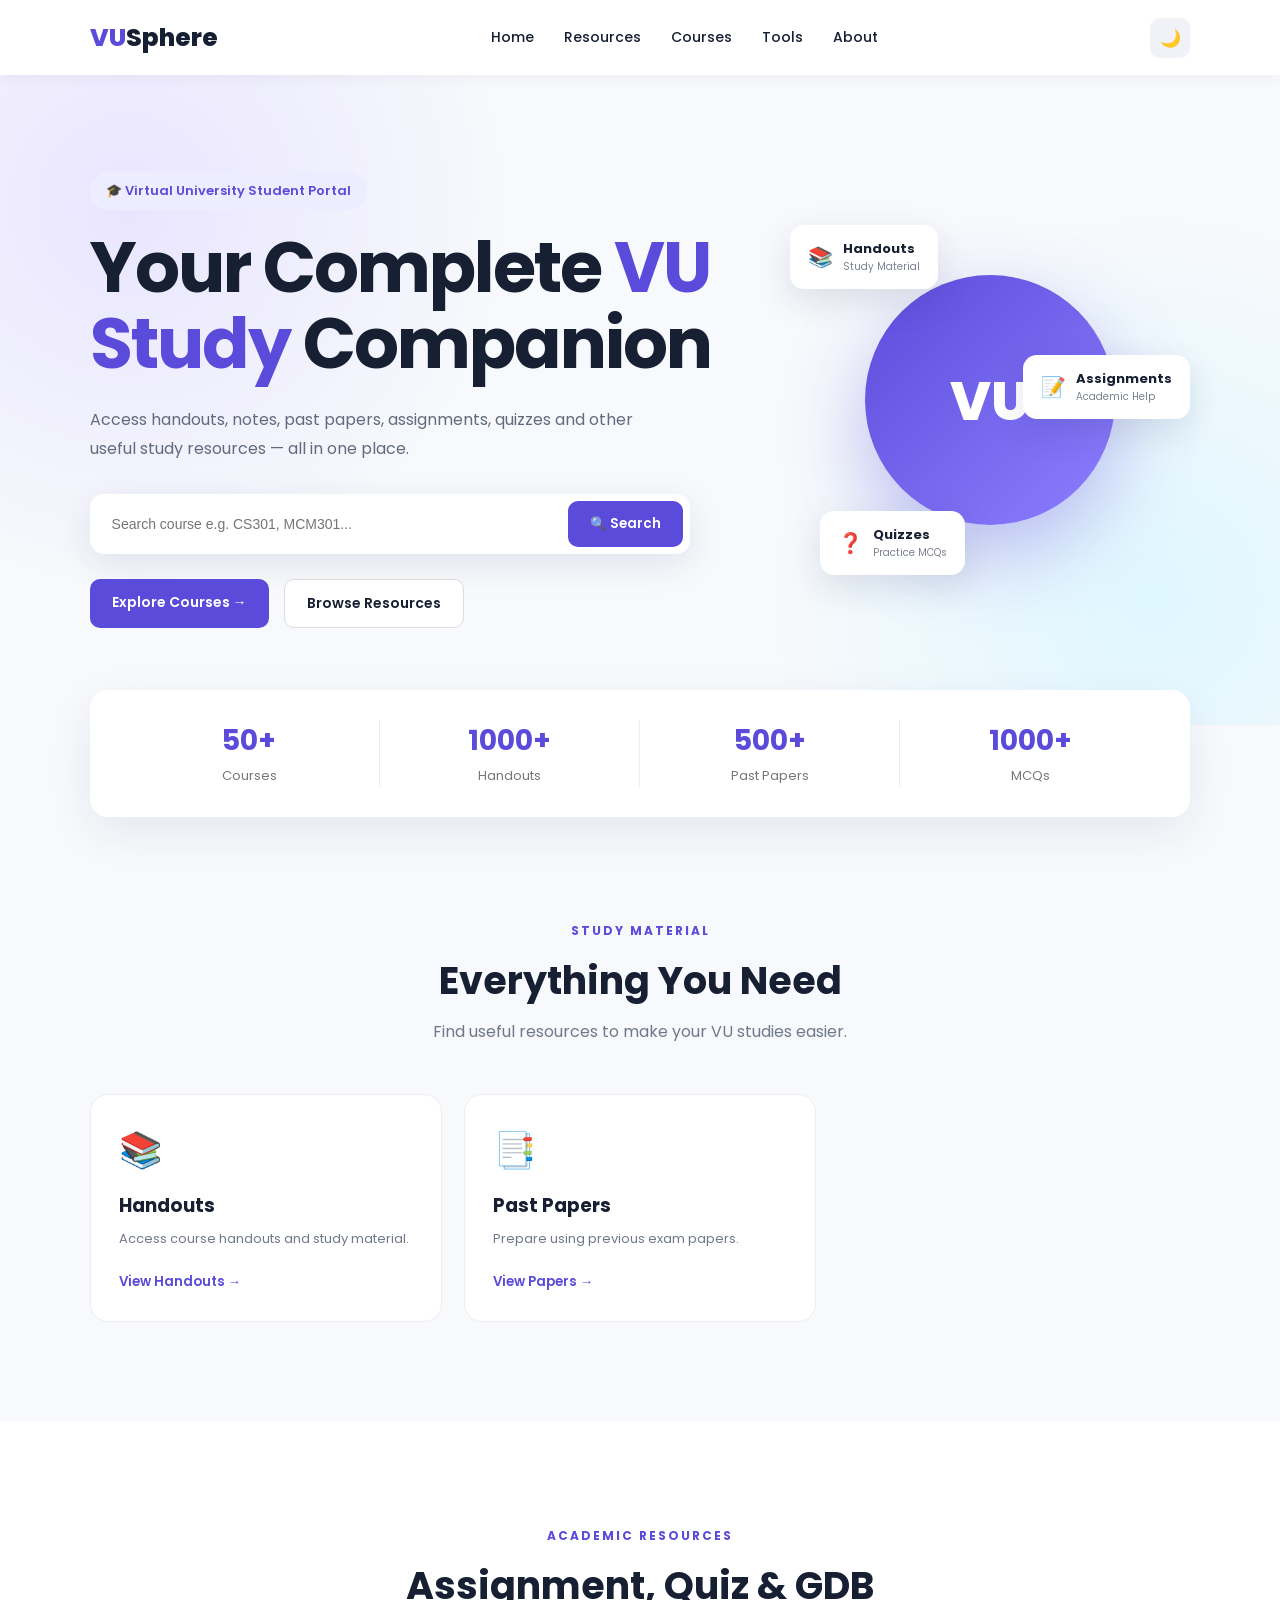
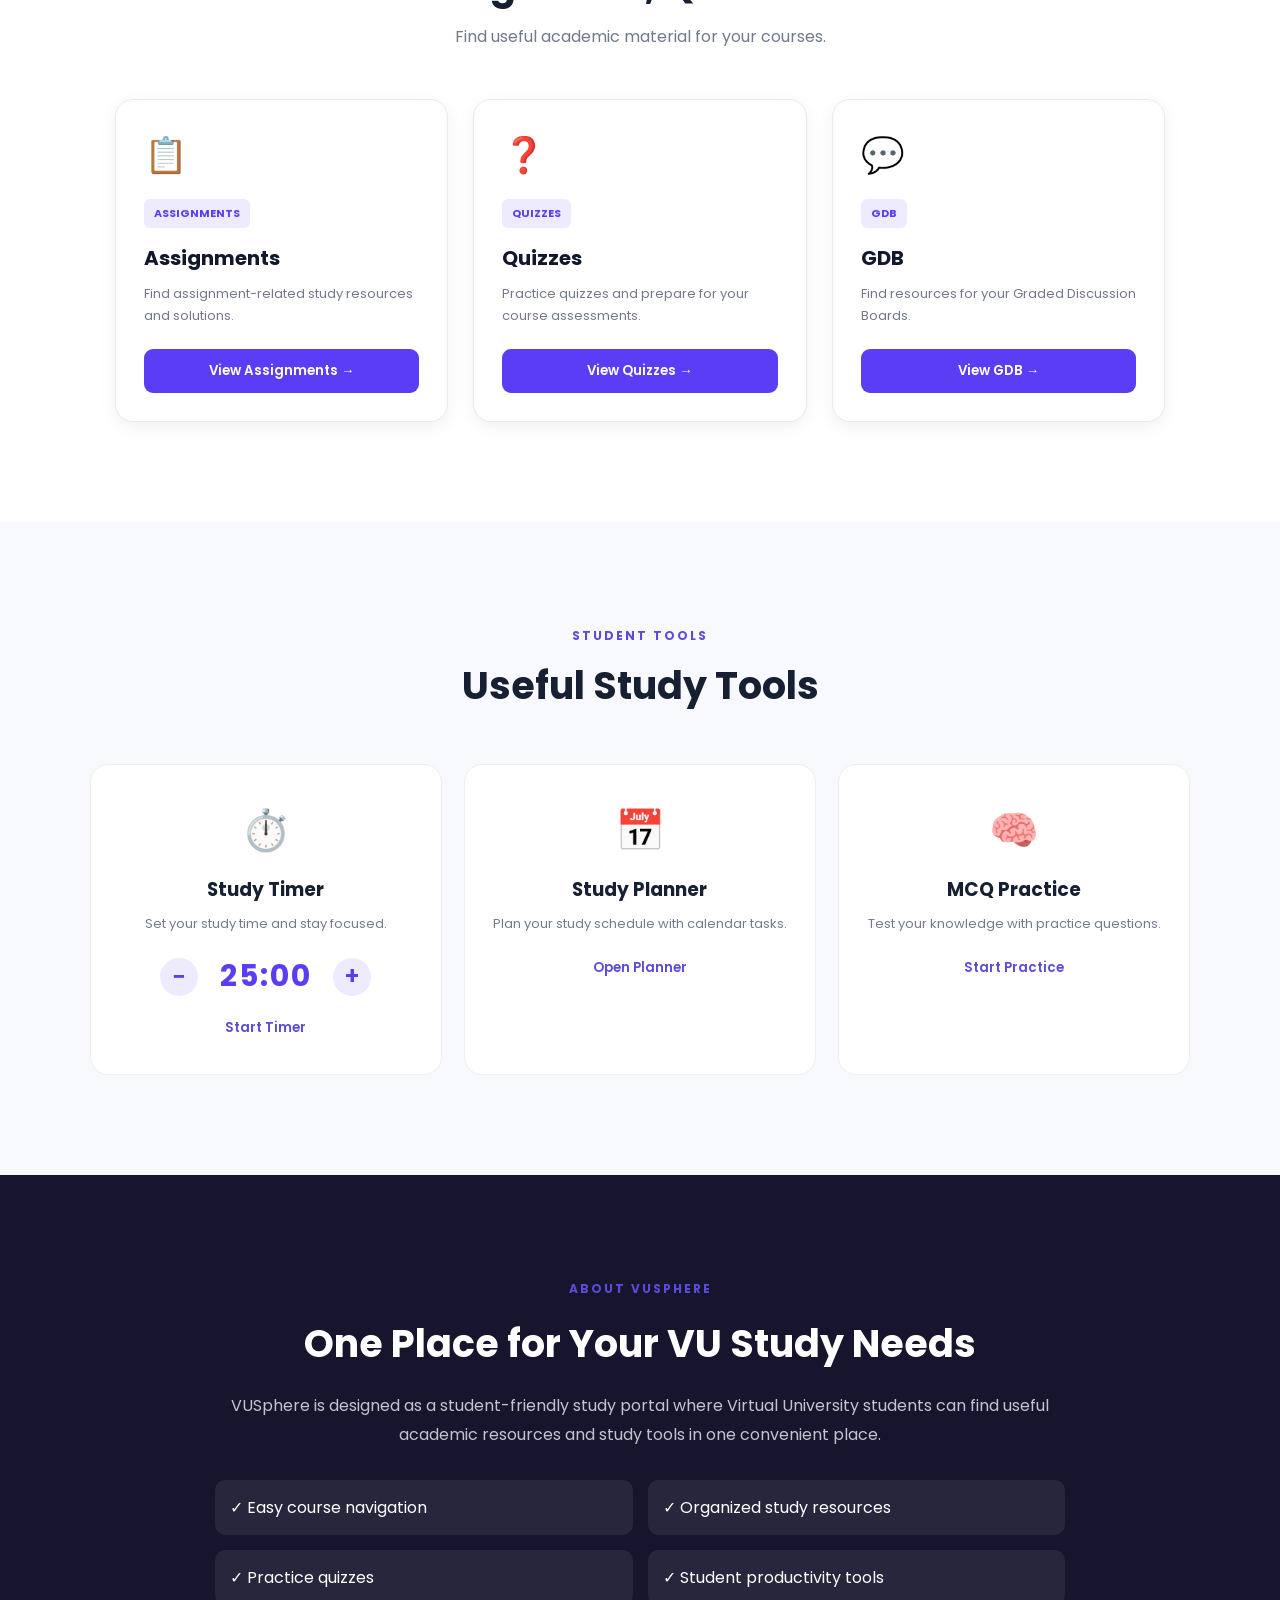
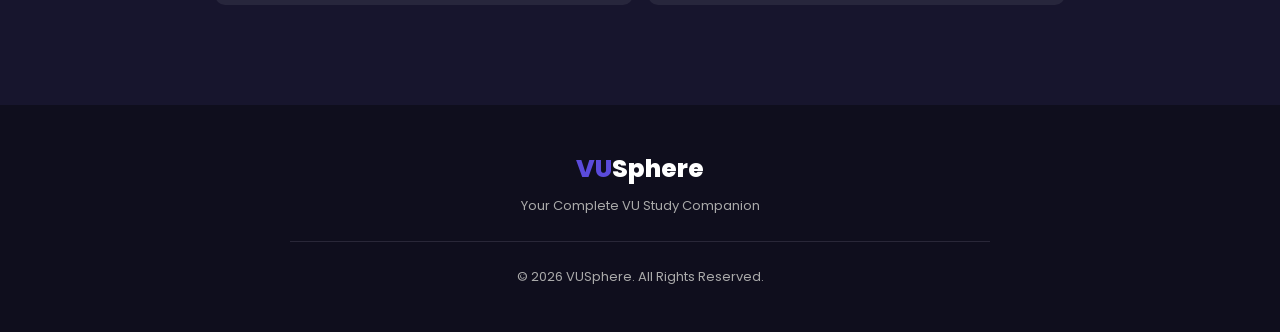
==== index.html @ 2c294276 "Add files via upload" ====
<!DOCTYPE html>
<html lang="en">
<head>
    <meta charset="UTF-8">
    <meta name="viewport" content="width=device-width, initial-scale=1.0">

    <title>VUSphere - VU Study Portal</title>

    <link rel="stylesheet" href="style.css">

    <!-- Google Font -->
    <link rel="preconnect" href="https://fonts.googleapis.com">
    <link rel="preconnect" href="https://fonts.gstatic.com" crossorigin>
    <link href="https://fonts.googleapis.com/css2?family=Poppins:wght@300;400;500;600;700;800&display=swap" rel="stylesheet">
</head>

<body>

<!-- ================= NAVBAR ================= -->

<header class="navbar">

    <div class="logo">
        <span>VU</span>Sphere
    </div>

    <nav id="navMenu">
        <a href="#home">Home</a>
        <a href="#resources">Resources</a>
        <a href="#courses">Courses</a>
        <a href="#tools">Tools</a>
        <a href="#about">About</a>
    </nav>

    <div class="nav-actions">

        <button id="themeBtn" class="icon-btn" title="Dark Mode">
            🌙
        </button>

        <button id="menuBtn" class="menu-btn">
            ☰
        </button>

    </div>

</header>


<!-- ================= HERO ================= -->

<section class="hero" id="home">

    <div class="hero-content">

        <div class="badge">
            🎓 Virtual University Student Portal
        </div>

        <h1>
            Your Complete
            <span>VU Study</span>
            Companion
        </h1>

        <p>
            Access handouts, notes, past papers, assignments,
            quizzes and other useful study resources — all in one place.
        </p>

        <!-- Search -->

        <div class="search-box">

            <input
                type="text"
                id="searchInput"
                placeholder="Search course e.g. CS301, MCM301..."
            >

            <button id="searchBtn">
                🔍 Search
            </button>

        </div>

        <div id="searchMessage"></div>

        <div class="hero-buttons">

            <a href="#courses" class="primary-btn">
                Explore Courses →
            </a>

            <a href="#resources" class="secondary-btn">
                Browse Resources
            </a>

        </div>

    </div>


    <div class="hero-card">

        <div class="floating-card card-one">
            📚
            <div>
                <strong>Handouts</strong>
                <small>Study Material</small>
            </div>
        </div>

        <div class="floating-card card-two">
            📝
            <div>
                <strong>Assignments</strong>
                <small>Academic Help</small>
            </div>
        </div>

        <div class="floating-card card-three">
            ❓
            <div>
                <strong>Quizzes</strong>
                <small>Practice MCQs</small>
            </div>
        </div>

        <div class="sphere">
            <span>VU</span>
        </div>

    </div>

</section>


<!-- ================= STATS ================= -->

<section class="stats">

    <div class="stat">
        <strong>50+</strong>
        <span>Courses</span>
    </div>

    <div class="stat">
        <strong>1000+</strong>
        <span>Handouts</span>
    </div>

    <div class="stat">
        <strong>500+</strong>
        <span>Past Papers</span>
    </div>

    <div class="stat">
        <strong>1000+</strong>
        <span>MCQs</span>
    </div>

</section>


<!-- ================= RESOURCES ================= -->

<section class="section" id="resources">

    <div class="section-heading">

        <span class="small-title">
            STUDY MATERIAL
        </span>

        <h2>
            Everything You Need
        </h2>

        <p>
            Find useful resources to make your VU studies easier.
        </p>

    </div>


    <div class="resource-grid">


        <!-- HANDOUTS -->

        <div class="resource-card">

            <div class="resource-icon">📚</div>

            <h3>Handouts</h3>

            <p>
                Access course handouts and study material.
            </p>

            <button onclick="window.location.href='handouts.html'">
                View Handouts →
            </button>

        </div>


        <!-- PAST PAPERS -->

        <div class="resource-card">

            <div class="resource-icon">📑</div>

            <h3>Past Papers</h3>

            <p>
                Prepare using previous exam papers.
            </p>

           <button onclick="window.location.href='past-papers.html'">
    View Papers →
</button>

        </div>


</section>


    <div id="courseResources" class="course-resources"></div>

    <!-- Selected Course Resources -->

    <div id="courseResources" class="course-resources">

    </div>

</section>
<!-- ================= ACADEMIC RESOURCES ================= -->

<section class="section solutions-section">

    <div class="section-heading">

        <span class="small-title">
            ACADEMIC RESOURCES
        </span>

        <h2>
            Assignment, Quiz & GDB
        </h2>

        <p>
            Find useful academic material for your courses.
        </p>

    </div>


    <div class="solutions-grid">


        <!-- ASSIGNMENTS -->

        <div class="solution-card">

            <div class="solution-icon">📋</div>

            <span class="solution-label">
                ASSIGNMENTS
            </span>

            <h3>Assignments</h3>

            <p>
                Find assignment-related study resources and solutions.
            </p>

            <button onclick="showComingSoon('Assignments')">
                View Assignments →
            </button>

        </div>


        <!-- QUIZZES -->

        <div class="solution-card">

            <div class="solution-icon">❓</div>

            <span class="solution-label">
                QUIZZES
            </span>

            <h3>Quizzes</h3>

            <p>
                Practice quizzes and prepare for your course assessments.
            </p>

            <button onclick="showComingSoon('Quizzes')">
                View Quizzes →
            </button>

        </div>


        <!-- GDB -->

        <div class="solution-card">

            <div class="solution-icon">💬</div>

            <span class="solution-label">
                GDB
            </span>

            <h3>GDB</h3>

            <p>
                Find resources for your Graded Discussion Boards.
            </p>

            <button onclick="showComingSoon('GDB')">
                View GDB →
            </button>

        </div>


    </div>

</section>

<!-- ================= TOOLS ================= -->

<section class="section tools-section" id="tools">

    <div class="section-heading">

        <span class="small-title">
            STUDENT TOOLS
        </span>

        <h2>
            Useful Study Tools
        </h2>

    </div>


    <div class="tools-grid">

        <div class="tool-card">

    <div>⏱️</div>

    <h3>Study Timer</h3>

    <p>Set your study time and stay focused.</p>


    <div class="timer-controls">

        <button class="timer-change-btn" onclick="decreaseTimer()">
            −
        </button>

        <div id="timerDisplay" class="timer-display">
            25:00
        </div>

        <button class="timer-change-btn" onclick="increaseTimer()">
            +
        </button>

    </div>


    <button id="startTimerBtn" onclick="startTimer()">
        Start Timer
    </button>

</div>


        <div class="tool-card">

    <div>📅</div>

    <h3>Study Planner</h3>

    <p>Plan your study schedule with calendar tasks.</p>

    <button onclick="window.location.href='study-planner.html'">
    Open Planner
</button>

</div>


        <div class="tool-card">
            <div>🧠</div>
            <h3>MCQ Practice</h3>
            <p>Test your knowledge with practice questions.</p>
            <button onclick="window.location.href='mcq-practice.html'">
    Start Practice
</button>
        </div>

    </div>

</section>
<!-- =========================
     STUDY PLANNER
========================= -->

<div id="plannerModal" class="planner-modal">

    <div class="planner-box">

        <button
            class="planner-close"
            onclick="closeStudyPlanner()">
            ×
        </button>


        <div class="planner-header">

            <h2>📅 Study Planner</h2>

            <p>
                Select a date and plan your study tasks.
            </p>

        </div>


        <!-- CALENDAR -->

        <div class="planner-calendar">

            <div class="calendar-top">

                <button onclick="previousMonth()">
                    ‹
                </button>

                <h3 id="calendarMonth">
                    September 2026
                </h3>

                <button onclick="nextMonth()">
                    ›
                </button>

            </div>


            <div class="calendar-days">

                <span>Mon</span>
                <span>Tue</span>
                <span>Wed</span>
                <span>Thu</span>
                <span>Fri</span>
                <span>Sat</span>
                <span>Sun</span>

            </div>


            <div
                id="calendarDates"
                class="calendar-dates">
            </div>

        </div>


        <!-- SELECTED DATE -->

        <div class="selected-date-box">

            <span>Selected Date</span>

            <h3 id="selectedDateText">
                Select a date
            </h3>

        </div>


        <!-- ADD TASK -->

        <div class="planner-task-form">

            <input
                type="text"
                id="plannerTask"
                placeholder="Enter study task">


            <input
                type="text"
                id="plannerCourse"
                placeholder="Course code e.g. CS201">


            <button onclick="addPlannerTask()">
                + Add Task
            </button>

        </div>


        <!-- TASK LIST -->

        <div class="planner-task-section">

            <h3>
                Tasks
            </h3>

            <div id="plannerTaskList">

                <p class="no-planner-task">
                    Select a date to view tasks.
                </p>

            </div>

        </div>

    </div>

</div>


<!-- ================= ABOUT ================= -->

<section class="about section" id="about">

    <div class="about-content">

        <span class="small-title">
            ABOUT VUSPHERE
        </span>

        <h2>
            One Place for Your VU Study Needs
        </h2>

        <p>
            VUSphere is designed as a student-friendly study portal
            where Virtual University students can find useful academic
            resources and study tools in one convenient place.
        </p>

        <div class="about-points">

            <div>✓ Easy course navigation</div>
            <div>✓ Organized study resources</div>
            <div>✓ Practice quizzes</div>
            <div>✓ Student productivity tools</div>

        </div>

    </div>

</section>


<!-- ================= FOOTER ================= -->

<footer>

    <div class="footer-logo">
        <span>VU</span>Sphere
    </div>

    <p>
        Your Complete VU Study Companion
    </p>

    <div class="footer-line"></div>

    <p class="copyright">
        © 2026 VUSphere. All Rights Reserved.
    </p>

</footer>


<!-- JavaScript -->
<script src="script.js"></script>
 <script src="courses.js"></script>
 <script src="timer.js"></script>
</body>
</html>
---- style.css ----
* {
    margin: 0;
    padding: 0;
    box-sizing: border-box;
}

html {
    scroll-behavior: smooth;
}

body {
    font-family: "Poppins", sans-serif;
    background: #f7f9fc;
    color: #172033;
    transition: 0.3s;
}

a {
    text-decoration: none;
    color: inherit;
}

button {
    font-family: inherit;
    cursor: pointer;
}


/* ================= NAVBAR ================= */

.navbar {
    width: 100%;
    height: 75px;
    padding: 0 7%;
    display: flex;
    align-items: center;
    justify-content: space-between;
    background: white;
    position: sticky;
    top: 0;
    z-index: 1000;
    box-shadow: 0 2px 15px rgba(0,0,0,0.05);
}

.logo {
    font-size: 25px;
    font-weight: 800;
}

.logo span,
.footer-logo span {
    color: #5b4bdb;
}

.navbar nav {
    display: flex;
    gap: 30px;
}

.navbar nav a {
    font-size: 14px;
    font-weight: 500;
    transition: 0.3s;
}

.navbar nav a:hover {
    color: #5b4bdb;
}

.nav-actions {
    display: flex;
    align-items: center;
    gap: 10px;
}

.icon-btn,
.menu-btn {
    border: none;
    background: #f1f2f7;
    width: 40px;
    height: 40px;
    border-radius: 10px;
    font-size: 17px;
}

.menu-btn {
    display: none;
}


/* ================= HERO ================= */

.hero {
    min-height: 650px;
    padding: 80px 7%;
    display: flex;
    align-items: center;
    justify-content: space-between;
    gap: 50px;
    background:
        radial-gradient(circle at 10% 20%, #e9e5ff 0, transparent 30%),
        radial-gradient(circle at 90% 80%, #dff7ff 0, transparent 30%);
}

.hero-content {
    max-width: 650px;
}

.badge {
    display: inline-block;
    padding: 9px 16px;
    border-radius: 30px;
    background: #eeecff;
    color: #5b4bdb;
    font-size: 13px;
    font-weight: 600;
    margin-bottom: 20px;
}

.hero h1 {
    font-size: clamp(40px, 6vw, 70px);
    line-height: 1.08;
    margin-bottom: 25px;
    letter-spacing: -2px;
}

.hero h1 span {
    color: #5b4bdb;
}

.hero p {
    color: #626b7d;
    font-size: 16px;
    line-height: 1.8;
    max-width: 580px;
    margin-bottom: 30px;
}


/* SEARCH */

.search-box {
    display: flex;
    max-width: 600px;
    background: white;
    padding: 7px;
    border-radius: 14px;
    box-shadow: 0 10px 35px rgba(30,40,80,0.10);
}

.search-box input {
    flex: 1;
    border: none;
    outline: none;
    padding: 15px;
    font-size: 14px;
}

.search-box button {
    border: none;
    background: #5b4bdb;
    color: white;
    padding: 0 22px;
    border-radius: 10px;
    font-weight: 600;
}

#searchMessage {
    margin-top: 10px;
    font-size: 13px;
}


/* HERO BUTTONS */

.hero-buttons {
    display: flex;
    gap: 15px;
    margin-top: 25px;
}

.primary-btn,
.secondary-btn {
    padding: 13px 22px;
    border-radius: 10px;
    font-size: 14px;
    font-weight: 600;
}

.primary-btn {
    background: #5b4bdb;
    color: white;
}

.secondary-btn {
    background: white;
    border: 1px solid #ddd;
}


/* HERO GRAPHIC */

.hero-card {
    width: 430px;
    height: 430px;
    position: relative;
    display: flex;
    align-items: center;
    justify-content: center;
}

.sphere {
    width: 250px;
    height: 250px;
    border-radius: 50%;
    background: linear-gradient(135deg, #5b4bdb, #8d7fff);
    display: flex;
    align-items: center;
    justify-content: center;
    color: white;
    font-size: 55px;
    font-weight: 800;
    box-shadow: 0 30px 80px rgba(91,75,219,0.35);
    animation: float 4s ease-in-out infinite;
}

.floating-card {
    position: absolute;
    background: white;
    padding: 14px 18px;
    border-radius: 14px;
    display: flex;
    gap: 10px;
    align-items: center;
    box-shadow: 0 12px 35px rgba(30,40,80,0.12);
    font-size: 20px;
}

.floating-card strong {
    display: block;
    font-size: 13px;
}

.floating-card small {
    display: block;
    font-size: 10px;
    color: #7b8290;
}

.card-one {
    top: 40px;
    left: 0;
}

.card-two {
    right: 0;
    top: 170px;
}

.card-three {
    bottom: 40px;
    left: 30px;
}

@keyframes float {
    0%, 100% {
        transform: translateY(0);
    }

    50% {
        transform: translateY(-15px);
    }
}


/* ================= STATS ================= */

.stats {
    width: 86%;
    margin: -35px auto 0;
    position: relative;
    background: white;
    border-radius: 18px;
    padding: 30px;
    display: grid;
    grid-template-columns: repeat(4, 1fr);
    box-shadow: 0 15px 45px rgba(30,40,80,0.08);
}

.stat {
    text-align: center;
    border-right: 1px solid #eee;
}

.stat:last-child {
    border: none;
}

.stat strong {
    display: block;
    color: #5b4bdb;
    font-size: 28px;
}

.stat span {
    font-size: 13px;
    color: #777;
}


/* ================= SECTIONS ================= */

.section {
    padding: 100px 7%;
}

.section-heading {
    text-align: center;
    max-width: 650px;
    margin: 0 auto 50px;
}

.small-title {
    color: #5b4bdb;
    font-size: 12px;
    font-weight: 700;
    letter-spacing: 2px;
}

.section-heading h2,
.about h2 {
    font-size: 38px;
    margin: 10px 0;
}

.section-heading p {
    color: #70798b;
}


/* ================= RESOURCE CARDS ================= */

.resource-grid {
    display: grid;
    grid-template-columns: repeat(3, 1fr);
    gap: 22px;
}

.resource-card {
    background: white;
    border-radius: 18px;
    padding: 28px;
    border: 1px solid #eee;
    transition: 0.3s;
}

.resource-card:hover {
    transform: translateY(-7px);
    box-shadow: 0 20px 45px rgba(30,40,80,0.10);
}

.resource-icon {
    font-size: 35px;
    margin-bottom: 15px;
}

.resource-card h3 {
    margin-bottom: 8px;
}

.resource-card p {
    color: #70798b;
    font-size: 13px;
    line-height: 1.7;
    margin-bottom: 18px;
}

.resource-card button,
.course-card button,
.tool-card button {
    border: none;
    background: transparent;
    color: #5b4bdb;
    font-weight: 600;
}


/* ================= COURSES ================= */

.courses-section {
    background: #f0f2f8;
}

.course-search {
    max-width: 450px;
    margin: 0 auto 35px;
}

.course-search input {
    width: 100%;
    padding: 15px 18px;
    border: 1px solid #ddd;
    border-radius: 12px;
    outline: none;
}

.courses-grid {
    display: grid;
    grid-template-columns: repeat(4, 1fr);
    gap: 18px;
    max-width: 1180px;
    margin: auto;
}
.course-card {
    background: white;
    padding: 27px;
    border-radius: 18px;
    border: 1px solid #eee;
    transition: 0.3s;
}

.course-card:hover {
    transform: translateY(-5px);
}

.course-code {
    display: inline-block;
    padding: 6px 10px;
    background: #eeecff;
    color: #5b4bdb;
    border-radius: 7px;
    font-size: 11px;
    font-weight: 700;
    margin-bottom: 15px;
}

.course-card h3 {
    font-size: 18px;
    margin-bottom: 8px;
}

.course-card p {
    color: #737b8c;
    font-size: 13px;
    margin-bottom: 20px;
}


/* ================= TOOLS ================= */

.tools-grid {
    display: grid;
    grid-template-columns: repeat(3, 1fr);
    gap: 22px;
}

.tool-card {
    text-align: center;
    background: white;
    border: 1px solid #eee;
    border-radius: 18px;
    padding: 35px 25px;
}

.tool-card > div {
    font-size: 40px;
    margin-bottom: 15px;
}

.tool-card h3 {
    margin-bottom: 10px;
}

.tool-card p {
    color: #737b8c;
    font-size: 13px;
    margin-bottom: 20px;
}


/* ================= ABOUT ================= */

.about {
    background: #17152d;
    color: white;
}

.about-content {
    max-width: 850px;
    margin: auto;
    text-align: center;
}

.about h2 {
    margin-top: 15px;
}

.about p {
    color: #c4c4d0;
    line-height: 1.8;
    margin: 20px 0;
}

.about-points {
    display: grid;
    grid-template-columns: repeat(2, 1fr);
    gap: 15px;
    text-align: left;
    margin-top: 30px;
}

.about-points div {
    background: rgba(255,255,255,0.07);
    padding: 15px;
    border-radius: 10px;
}


/* ================= FOOTER ================= */

footer {
    background: #0f0e1d;
    color: white;
    text-align: center;
    padding: 45px 20px;
}

.footer-logo {
    font-size: 25px;
    font-weight: 800;
    margin-bottom: 8px;
}

footer p {
    color: #aaa;
    font-size: 13px;
}

.footer-line {
    width: 80%;
    max-width: 700px;
    height: 1px;
    background: #292738;
    margin: 25px auto;
}


/* ================= DARK MODE ================= */

body.dark {
    background: #10111a;
    color: #f4f4f7;
}

body.dark .navbar,
body.dark .resource-card,
body.dark .course-card,
body.dark .tool-card,
body.dark .stats,
body.dark .floating-card,
body.dark .search-box,
body.dark .secondary-btn {
    background: #191b27;
    color: white;
}

body.dark .courses-section {
    background: #141620;
}

body.dark .hero {
    background: #10111a;
}

body.dark .hero p,
body.dark .section-heading p,
body.dark .resource-card p,
body.dark .course-card p,
body.dark .tool-card p {
    color: #aeb2c0;
}

body.dark .course-search input,
body.dark .search-box input {
    background: #191b27;
    color: white;
}

body.dark .navbar nav a {
    color: #ddd;
}


/* ================= RESPONSIVE ================= */

@media (max-width: 900px) {

    .navbar {
        padding: 0 5%;
    }

    .navbar nav {
        display: none;
        position: absolute;
        top: 75px;
        left: 0;
        width: 100%;
        background: white;
        flex-direction: column;
        padding: 20px 7%;
        gap: 20px;
    }

    body.dark .navbar nav {
        background: #191b27;
    }

    .navbar nav.active {
        display: flex;
    }

    .menu-btn {
        display: block;
    }

    .hero {
        flex-direction: column;
        text-align: center;
        padding-top: 60px;
    }

    .hero p {
        margin-left: auto;
        margin-right: auto;
    }

    .hero-buttons,
    .search-box {
        justify-content: center;
        margin-left: auto;
        margin-right: auto;
    }

    .hero-card {
        width: 350px;
        height: 350px;
    }

    .sphere {
        width: 200px;
        height: 200px;
    }

    .stats,
    .resource-grid,
    .course-grid,
    .tools-grid {
        grid-template-columns: repeat(2, 1fr);
    }
}


@media (max-width: 600px) {

    .hero h1 {
        font-size: 42px;
    }

    .search-box {
        flex-direction: column;
        gap: 8px;
    }

    .search-box button {
        padding: 13px;
    }

    .hero-card {
        transform: scale(0.85);
    }

    .stats,
    .resource-grid,
    .course-grid,
    .tools-grid {
        grid-template-columns: 1fr;
    }

    .stats {
        gap: 20px;
    }

    .stat {
        border-right: none;
        border-bottom: 1px solid #eee;
        padding-bottom: 15px;
    }

    .stat:last-child {
        border-bottom: none;
    }

    .about-points {
        grid-template-columns: 1fr;
    }

    .section {
        padding: 70px 5%;
    }

}
.course-resources {
    display: none;
    max-width: 1180px;
    margin: 30px auto;
    padding: 25px;
    background: white;
    border-radius: 15px;
}

.course-resources.show {
    display: block;
}

.selected-course {
    text-align: center;
}

.selected-course h2 {
    margin-bottom: 10px;
}

.resource-buttons {
    display: grid;
    grid-template-columns: repeat(4, 1fr);
    gap: 12px;
    margin-top: 20px;
}

.resource-buttons button {
    padding: 12px;
    border: none;
    border-radius: 8px;
    background: #5b3df5;
    color: white;
    cursor: pointer;
}

.resource-buttons button:hover {
    opacity: 0.85;
}

.close-course {
    margin-top: 20px;
    padding: 10px 18px;
    border: none;
    border-radius: 8px;
    cursor: pointer;
}

@media (max-width: 900px) {
    .resource-buttons {
        grid-template-columns: repeat(2, 1fr);
    }
}

@media (max-width: 600px) {
    .resource-buttons {
        grid-template-columns: 1fr;
    }
}
.view-all-courses {
    display: block;
    margin: 30px auto;
    padding: 12px 28px;
    background: #5b3df5;
    color: white;
    border: none;
    border-radius: 8px;
    font-size: 15px;
    font-weight: 600;
    cursor: pointer;
    transition: 0.3s;
}

.view-all-courses:hover {
    background: #4328d4;
    transform: translateY(-2px);
}
.hide-courses {
    display: none;
    margin: 30px auto;
    padding: 12px 28px;
    background: #5b3df5;
    color: white;
    border: none;
    border-radius: 8px;
    font-size: 15px;
    font-weight: 600;
    cursor: pointer;
    transition: 0.3s;
}

.hide-courses:hover {
    background: #4328d4;
    transform: translateY(-2px);
}
/* ===== COURSE RESOURCES ===== */

.course-resources {
    display: none;
    max-width: 1180px;
    margin: 30px auto;
    padding: 25px;
    background: white;
    border-radius: 15px;
}

.course-resources.show {
    display: block;
}

.selected-course {
    text-align: center;
}

.selected-course h2 {
    margin-bottom: 8px;
}

.resource-buttons {
    display: grid;
    grid-template-columns: repeat(4, 1fr);
    gap: 12px;
    margin-top: 25px;
}

.resource-buttons button {
    width: 100%;
    min-height: 50px;
    padding: 12px;
    border: none;
    border-radius: 10px;
    background: #5b3df5;
    color: white;
    font-size: 15px;
    cursor: pointer;
}

.resource-buttons button:hover {
    background: #4328d4;
}

/* Tablet */
@media (max-width: 900px) {
    .resource-buttons {
        grid-template-columns: repeat(2, 1fr);
    }
}

/* Mobile */
@media (max-width: 600px) {

    .course-resources {
        margin: 20px 10px;
        padding: 18px;
    }

    .resource-buttons {
        grid-template-columns: 1fr;
    }

    .resource-buttons button {
        min-height: 52px;
        font-size: 16px;
    }
}
/* ===== FIX RESOURCE CARDS LAYOUT ===== */

.resource-grid {
    display: grid;
    grid-template-columns: repeat(3, 1fr);
    gap: 22px;
    max-width: 1180px;
    margin: 0 auto;
}

.resource-card {
    width: 100%;
    background: white;
    border-radius: 18px;
    padding: 28px;
    border: 1px solid #eee;
}

/* Tablet */
@media (max-width: 900px) {
    .resource-grid {
        grid-template-columns: repeat(2, 1fr);
    }
}

/* Mobile */
@media (max-width: 600px) {
    .resource-grid {
        grid-template-columns: 1fr;
    }
}
/* ==================================
   ACADEMIC RESOURCES
================================== */

.solutions-section {
    background: #ffffff;
}

.solutions-grid {
    max-width: 1050px;
    margin: 35px auto 0;
    display: grid;
    grid-template-columns: repeat(3, 1fr);
    gap: 25px;
}

.solution-card {
    background: #ffffff;
    border: 1px solid #e8eaf2;
    border-radius: 18px;
    padding: 28px;
    position: relative;
    box-shadow: 0 5px 18px rgba(0, 0, 0, 0.06);
    transition: 0.3s;
}

.solution-card:hover {
    transform: translateY(-6px);
    box-shadow: 0 12px 28px rgba(91, 61, 245, 0.12);
}

.solution-icon {
    font-size: 35px;
    margin-bottom: 18px;
}

.solution-label {
    display: inline-block;
    background: #eeeaff;
    color: #5b3df5;
    font-size: 11px;
    font-weight: 700;
    padding: 6px 10px;
    border-radius: 6px;
    margin-bottom: 15px;
}

.solution-card h3 {
    font-size: 20px;
    margin-bottom: 10px;
    color: #11182c;
}

.solution-card p {
    font-size: 13px;
    line-height: 1.7;
    color: #73798b;
    margin-bottom: 22px;
}

.solution-card button {
    width: 100%;
    padding: 12px;
    border: none;
    border-radius: 9px;
    background: #5b3df5;
    color: white;
    font-family: 'Poppins', sans-serif;
    font-weight: 600;
    cursor: pointer;
    transition: 0.3s;
}

.solution-card button:hover {
    background: #472bd7;
}

@media (max-width: 900px) {

    .solutions-grid {
        grid-template-columns: repeat(2, 1fr);
    }

}

@media (max-width: 600px) {

    .solutions-grid {
        grid-template-columns: 1fr;
    }

}
/* =========================
   STUDY TIMER
========================= */

.timer-controls {
    display: flex;
    justify-content: center;
    align-items: center;
    gap: 15px;
    margin: 18px 0;
}

.timer-display {
    min-width: 105px;
    font-size: 30px;
    font-weight: 700;
    color: #5b3df5;
    letter-spacing: 2px;
}

.timer-change-btn {
    width: 38px !important;
    height: 38px;
    padding: 0 !important;

    display: flex;
    justify-content: center;
    align-items: center;

    border: none;
    border-radius: 50% !important;

    background: #eeeaff !important;
    color: #5b3df5 !important;

    font-size: 24px;
    font-weight: 700;

    cursor: pointer;
}

.timer-change-btn:hover {
    background: #5b3df5 !important;
    color: white !important;
}
/* =========================
   FLOATING STUDY TIMER
========================= */

#floatingStudyTimer {
    position: fixed;

    top: 85px;
    right: 25px;

    display: none;
    align-items: center;
    gap: 8px;

    background: #5b3df5;
    color: white;

    padding: 10px 16px;

    border-radius: 12px;

    font-size: 16px;
    font-weight: 600;

    box-shadow: 0 6px 20px
        rgba(0, 0, 0, 0.18);

    z-index: 99999;
}


#floatingTimerText {
    font-weight: 700;
    letter-spacing: 1px;
}


/* Mobile */

@media (max-width: 600px) {

    #floatingStudyTimer {

        top: 75px;
        right: 12px;

        padding: 8px 12px;

        font-size: 14px;
    }
}
/* =========================
   CALENDAR STUDY PLANNER
========================= */

.planner-modal {
    position: fixed;
    inset: 0;

    display: none;
    justify-content: center;
    align-items: center;

    padding: 20px;

    background: rgba(0, 0, 0, 0.45);

    z-index: 999999;
}


.planner-modal.active {
    display: flex;
}


.planner-box {
    position: relative;

    width: 100%;
    max-width: 620px;
    max-height: 90vh;

    overflow-y: auto;

    padding: 30px;

    background: white;

    border-radius: 20px;

    box-shadow:
        0 18px 50px
        rgba(0, 0, 0, 0.2);
}


.planner-close {
    position: absolute;

    top: 12px;
    right: 16px;

    border: none;
    background: transparent;

    font-size: 30px;

    cursor: pointer;

    color: #666;
}


.planner-header {
    text-align: center;

    margin-bottom: 25px;
}


.planner-header h2 {
    color: #5b3df5;

    margin-bottom: 5px;
}


.planner-header p {
    color: #777;
}


/* CALENDAR */

.planner-calendar {
    padding: 20px;

    background: #f8f7ff;

    border-radius: 16px;
}


.calendar-top {
    display: flex;
    justify-content: space-between;
    align-items: center;

    margin-bottom: 20px;
}


.calendar-top h3 {
    color: #333;
}


.calendar-top button {
    width: 36px;
    height: 36px;

    border: none;

    border-radius: 50%;

    background: #eeeaff;

    color: #5b3df5;

    font-size: 24px;

    cursor: pointer;
}


.calendar-top button:hover {
    background: #5b3df5;
    color: white;
}


.calendar-days {
    display: grid;
    grid-template-columns:
        repeat(7, 1fr);

    text-align: center;

    margin-bottom: 10px;
}


.calendar-days span {
    font-size: 12px;
    font-weight: 600;

    color: #888;
}


.calendar-dates {
    display: grid;
    grid-template-columns:
        repeat(7, 1fr);

    gap: 7px;
}


.calendar-date {
    aspect-ratio: 1;

    display: flex;
    justify-content: center;
    align-items: center;

    border-radius: 10px;

    cursor: pointer;

    font-size: 14px;

    transition: 0.2s;
}


.calendar-date:hover {
    background: #eeeaff;

    color: #5b3df5;
}


.calendar-date.active {
    background: #5b3df5;

    color: white;

    font-weight: 600;
}


.calendar-date.today {
    border: 2px solid #5b3df5;
}


/* SELECTED DATE */

.selected-date-box {
    margin: 20px 0;

    padding: 15px;

    text-align: center;

    background: #f8f7ff;

    border-radius: 12px;
}


.selected-date-box span {
    font-size: 12px;

    color: #888;
}


.selected-date-box h3 {
    margin-top: 4px;

    color: #5b3df5;
}


/* TASK FORM */

.planner-task-form {
    display: grid;

    grid-template-columns:
        1fr 140px;

    gap: 10px;

    margin-bottom: 20px;
}


.planner-task-form input {
    padding: 12px 14px;

    border: 1px solid #ddd;

    border-radius: 10px;

    font-size: 14px;
}


.planner-task-form button {
    grid-column: 1 / -1;

    padding: 12px;

    border: none;

    border-radius: 10px;

    background: #5b3df5;

    color: white;

    font-weight: 600;

    cursor: pointer;
}


/* TASKS */

.planner-task-section h3 {
    margin-bottom: 10px;
}


.planner-task-item {
    display: flex;
    justify-content: space-between;
    align-items: center;

    gap: 10px;

    margin-top: 10px;

    padding: 13px;

    background: #f8f7ff;

    border-radius: 12px;
}


.planner-task-info {
    flex: 1;
}


.planner-task-info h4 {
    margin: 0 0 4px;

    color: #222;
}


.planner-task-info p {
    margin: 0;

    font-size: 12px;

    color: #777;
}


.planner-task-item.completed h4 {
    text-decoration: line-through;

    opacity: 0.6;
}


.planner-task-actions {
    display: flex;

    gap: 6px;
}


.planner-task-actions button {
    width: 34px;
    height: 34px;

    border: none;

    border-radius: 8px;

    cursor: pointer;
}


.no-planner-task {
    text-align: center;

    padding: 20px 0;

    color: #999;
}


/* DARK MODE */

body.dark .planner-box {
    background: #17171f;
}


body.dark .planner-calendar,
body.dark .selected-date-box,
body.dark .planner-task-item {
    background: #242432;
}


body.dark .calendar-top h3,
body.dark .planner-task-info h4 {
    color: white;
}


body.dark .planner-task-form input {
    background: #242432;

    color: white;

    border-color: #444;
}


/* MOBILE */

@media (max-width: 600px) {

    .planner-box {
        padding: 22px 15px;
    }


    .planner-task-form {
        grid-template-columns: 1fr;
    }


    .planner-calendar {
        padding: 12px;
    }


    .calendar-date {
        font-size: 12px;
    }
}
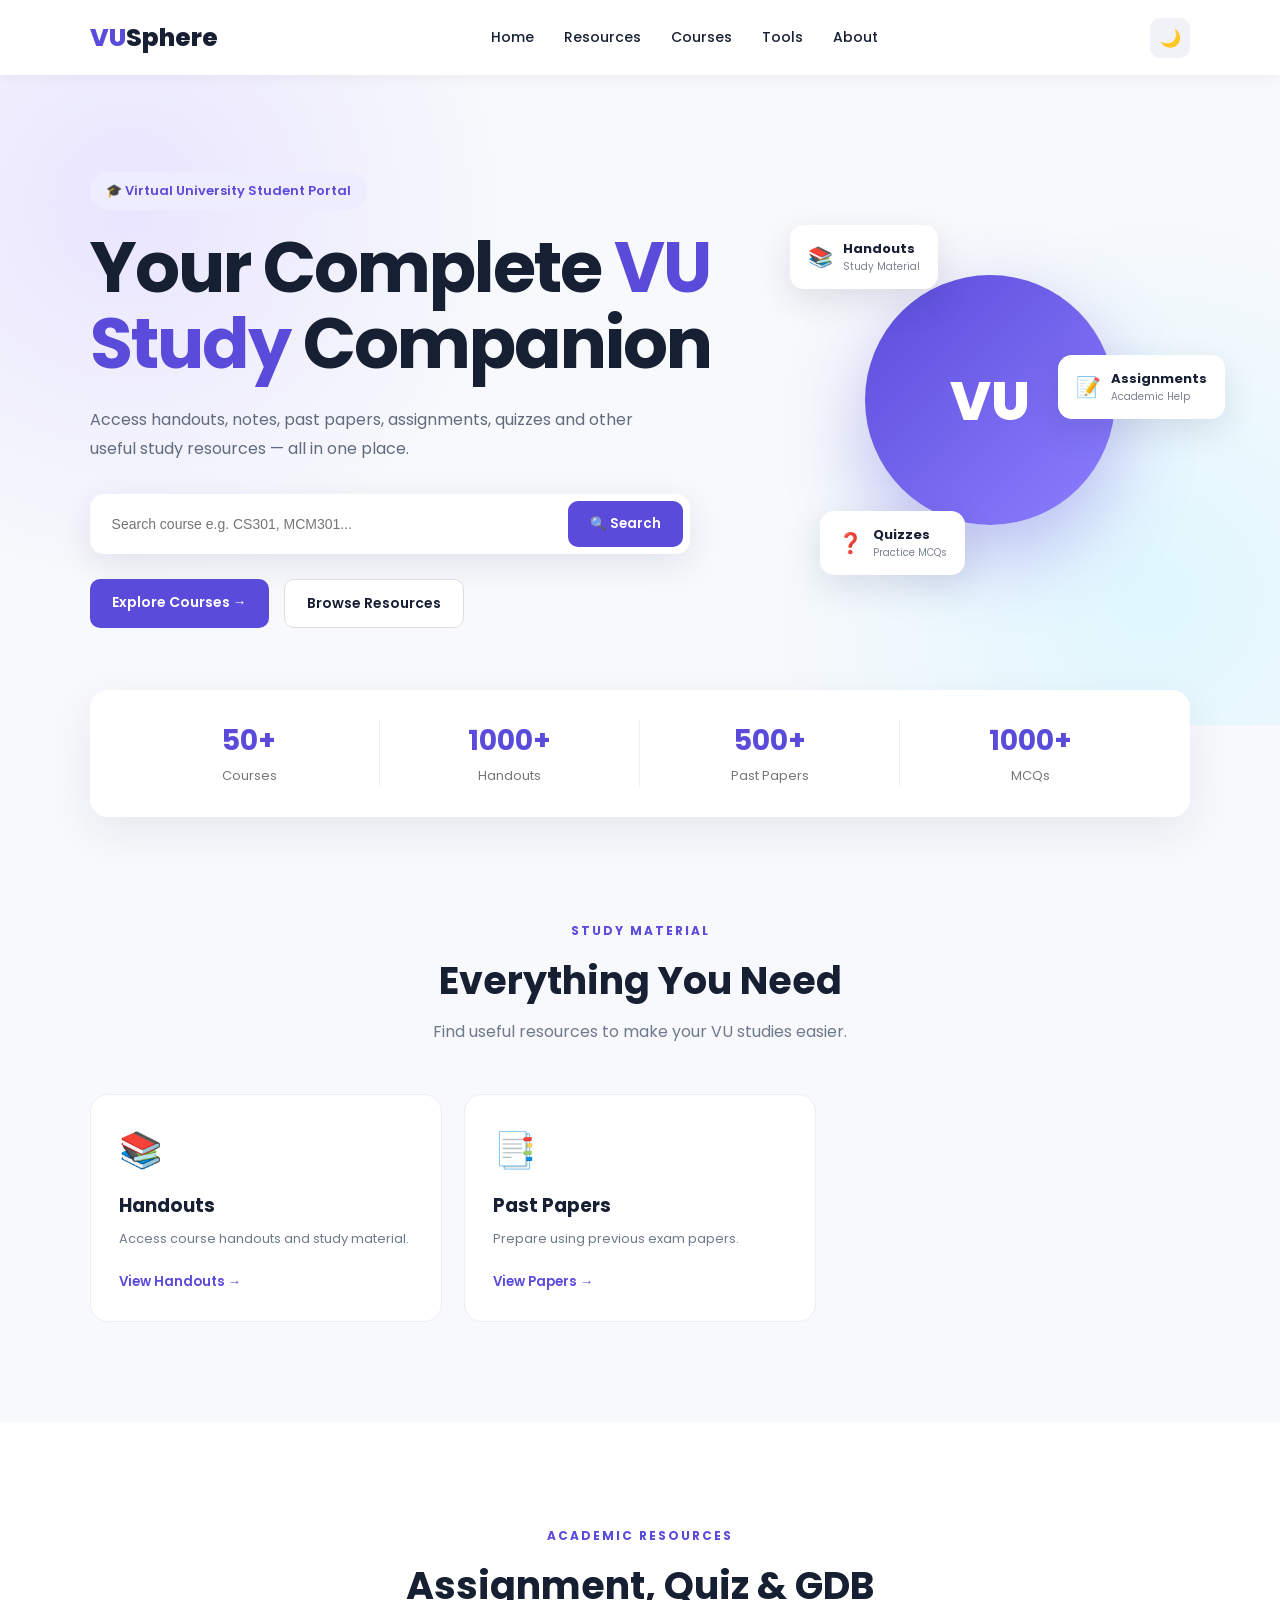
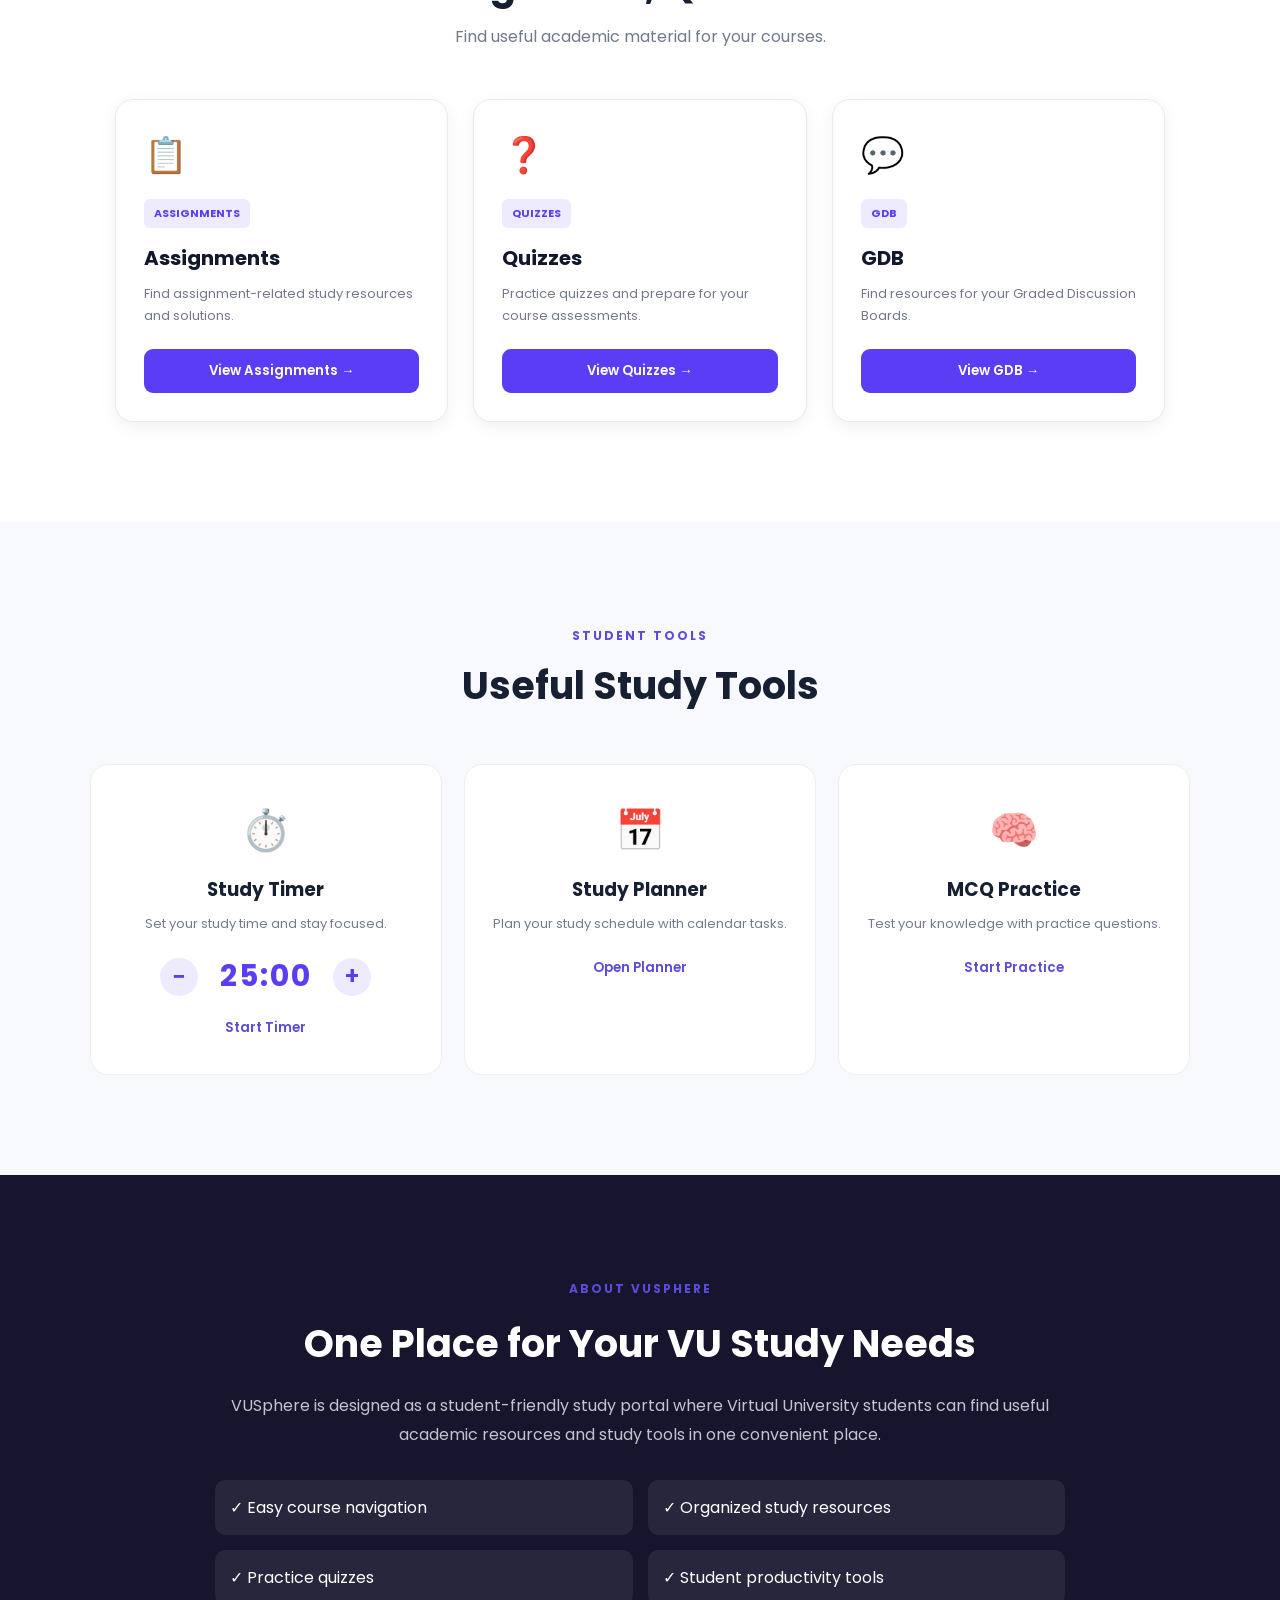
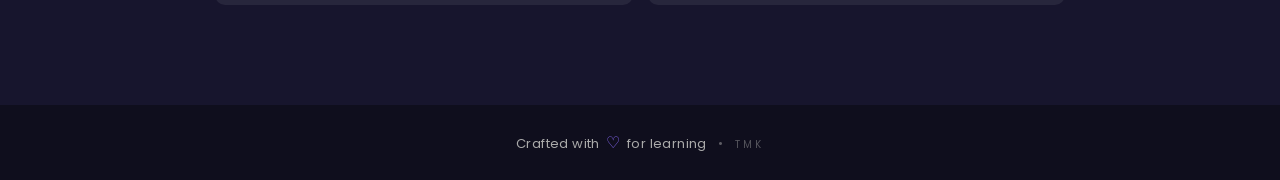
==== commit b8b5d558: "Add files via upload" ====
--- a/index.html
+++ b/index.html
@@ -577,28 +577,20 @@
 
 <!-- ================= FOOTER ================= -->
 
-<footer>
-
-    <div class="footer-logo">
-        <span>VU</span>Sphere
-    </div>
-
+
+<footer class="tmk-footer">
     <p>
-        Your Complete VU Study Companion
+        Crafted with <span class="heart">♡</span> for learning
+        <span class="dot">•</span>
+        <span class="tmk-sign">TMK</span>
     </p>
-
-    <div class="footer-line"></div>
-
-    <p class="copyright">
-        © 2026 VUSphere. All Rights Reserved.
-    </p>
-
 </footer>
-
-
 <!-- JavaScript -->
 <script src="script.js"></script>
  <script src="courses.js"></script>
  <script src="timer.js"></script>
+
+ 
+
 </body>
 </html>
--- a/style.css
+++ b/style.css
@@ -1495,4 +1495,50 @@
     .calendar-date {
         font-size: 12px;
     }
+}
+/* Fix hero floating cards overlap */
+
+.sphere {
+    position: relative;
+    z-index: 1;
+}
+
+.floating-card {
+    z-index: 5;
+}
+
+.card-two {
+    right: -35px;
+    top: 170px;
+}
+
+.tmk-footer {
+    text-align: center;
+    padding: 25px 15px;
+    font-size: 12px;
+    color: #aaa6c3;
+    letter-spacing: 0.4px;
+}
+
+.tmk-footer .heart {
+    color: #8b6cff;
+    font-size: 16px;
+    margin: 0 3px;
+}
+
+.tmk-footer .dot {
+    margin: 0 8px;
+    opacity: 0.5;
+}
+
+.tmk-sign {
+    font-size: 10px;
+    letter-spacing: 3px;
+    opacity: 0.45;
+    transition: 0.3s;
+}
+
+.tmk-sign:hover {
+    opacity: 1;
+    letter-spacing: 4px;
 }
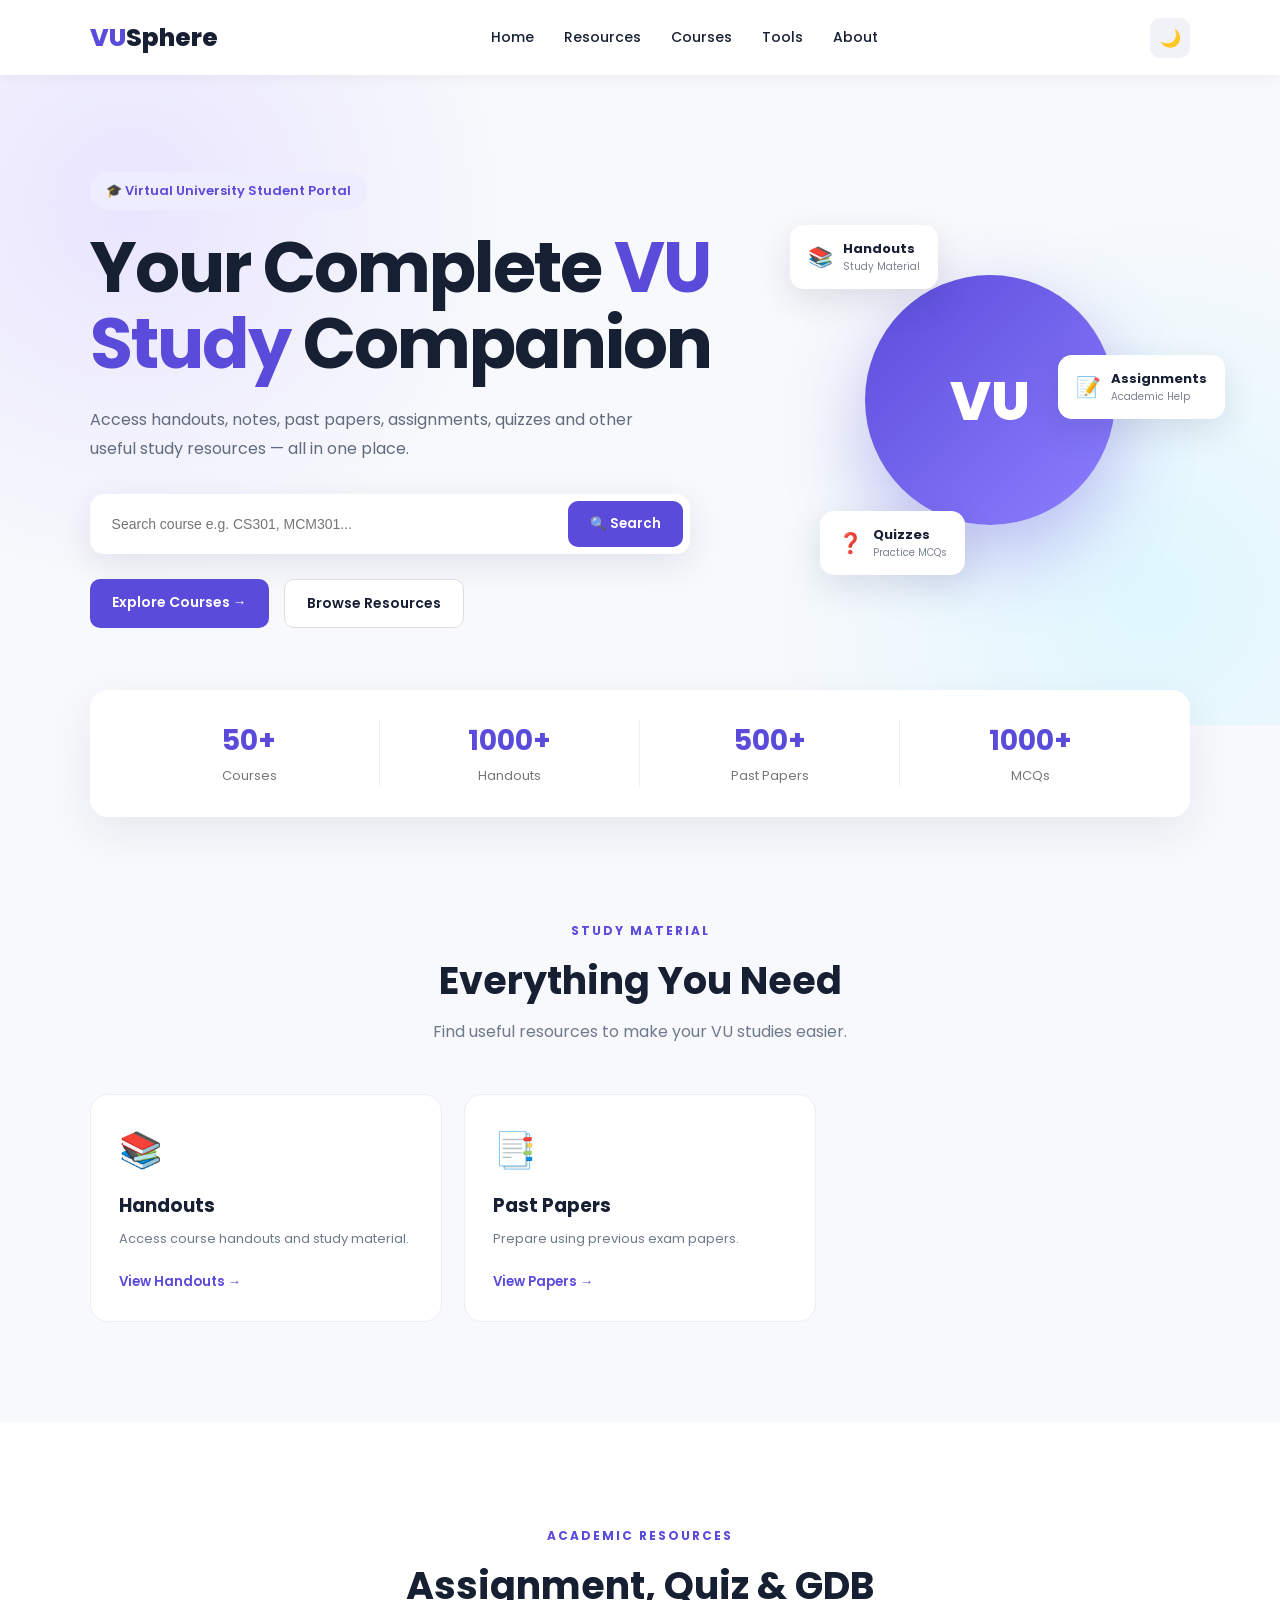
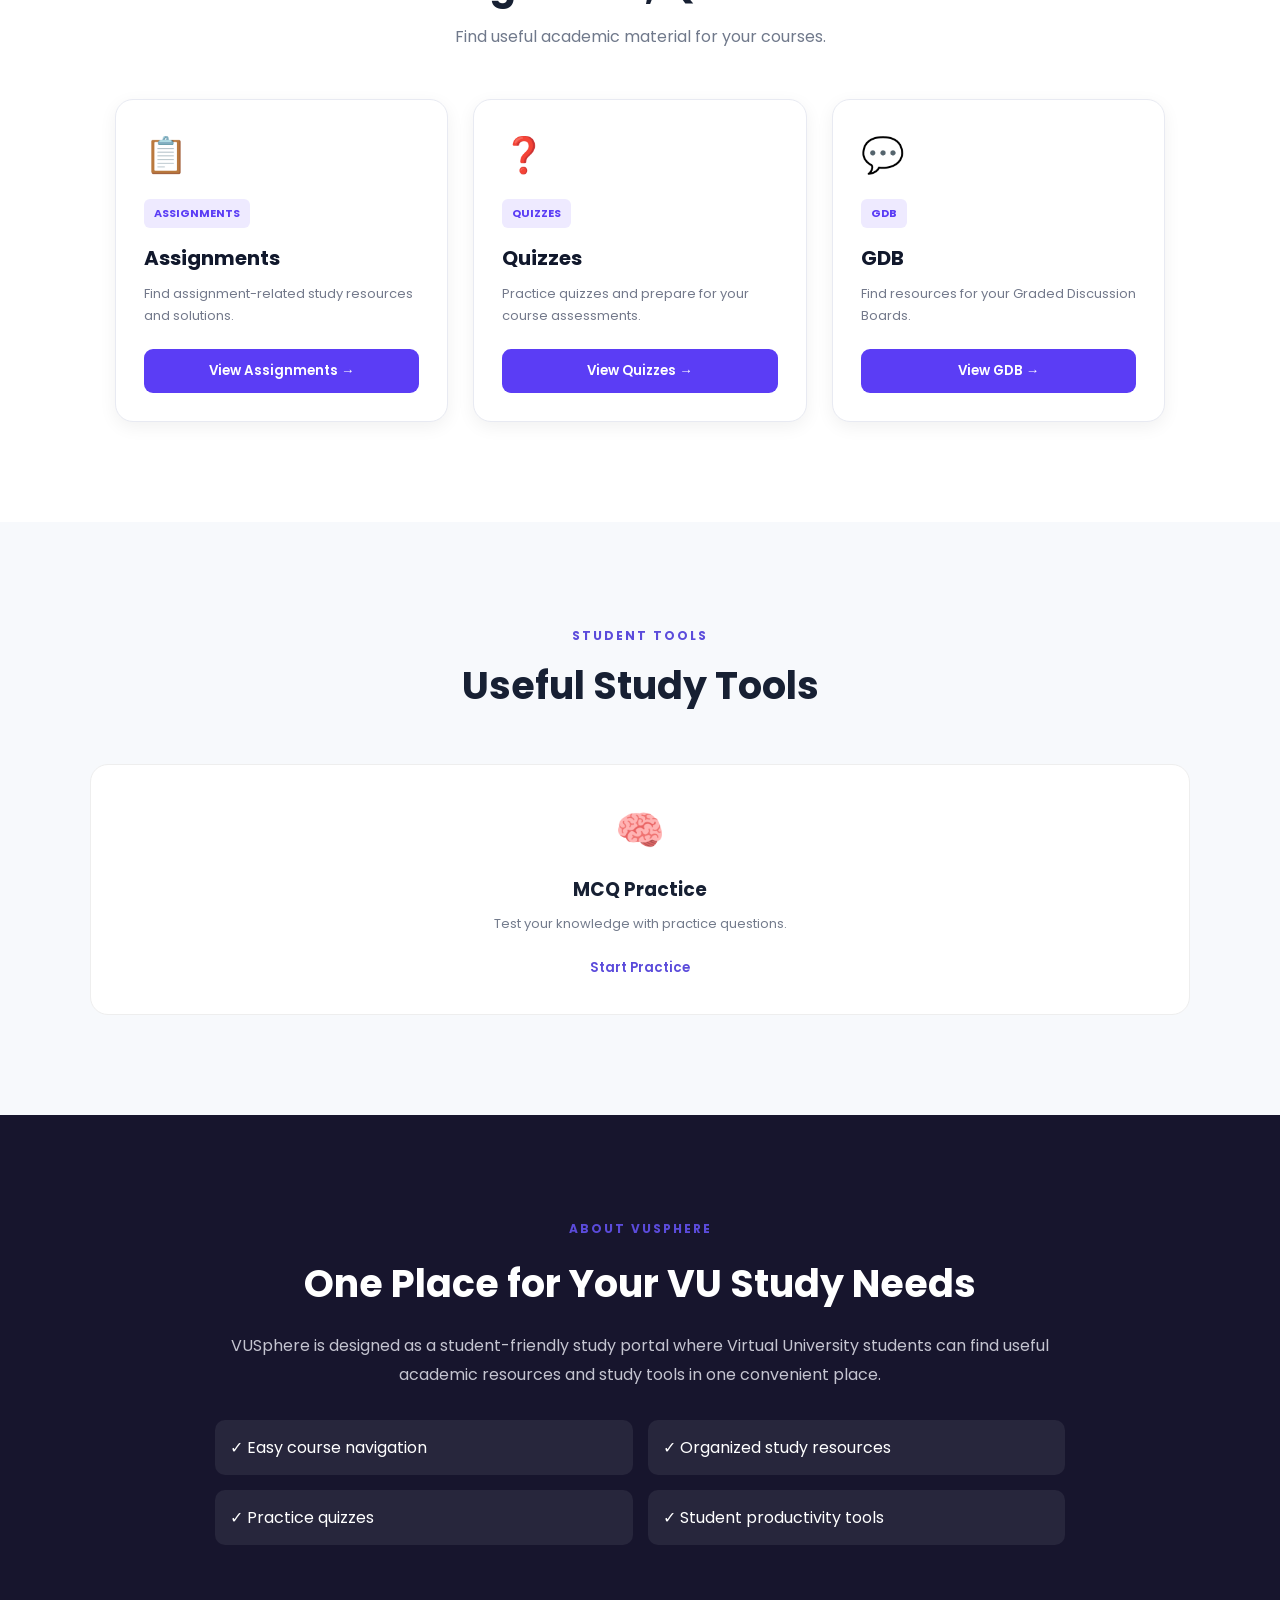
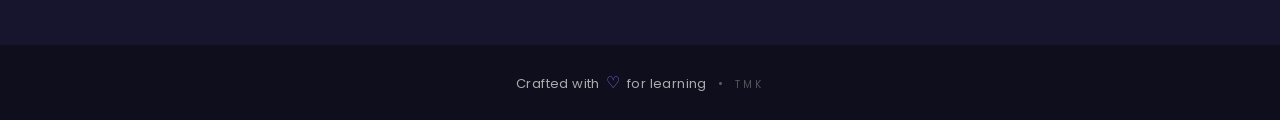
==== commit f4625653: "Add files via upload" ====
--- a/index.html
+++ b/index.html
@@ -352,52 +352,7 @@
     </div>
 
 
-    <div class="tools-grid">
-
-        <div class="tool-card">
-
-    <div>⏱️</div>
-
-    <h3>Study Timer</h3>
-
-    <p>Set your study time and stay focused.</p>
-
-
-    <div class="timer-controls">
-
-        <button class="timer-change-btn" onclick="decreaseTimer()">
-            −
-        </button>
-
-        <div id="timerDisplay" class="timer-display">
-            25:00
-        </div>
-
-        <button class="timer-change-btn" onclick="increaseTimer()">
-            +
-        </button>
-
-    </div>
-
-
-    <button id="startTimerBtn" onclick="startTimer()">
-        Start Timer
-    </button>
-
-</div>
-
-
-        <div class="tool-card">
-
-    <div>📅</div>
-
-    <h3>Study Planner</h3>
-
-    <p>Plan your study schedule with calendar tasks.</p>
-
-    <button onclick="window.location.href='study-planner.html'">
-    Open Planner
-</button>
+    
 
 </div>
 
